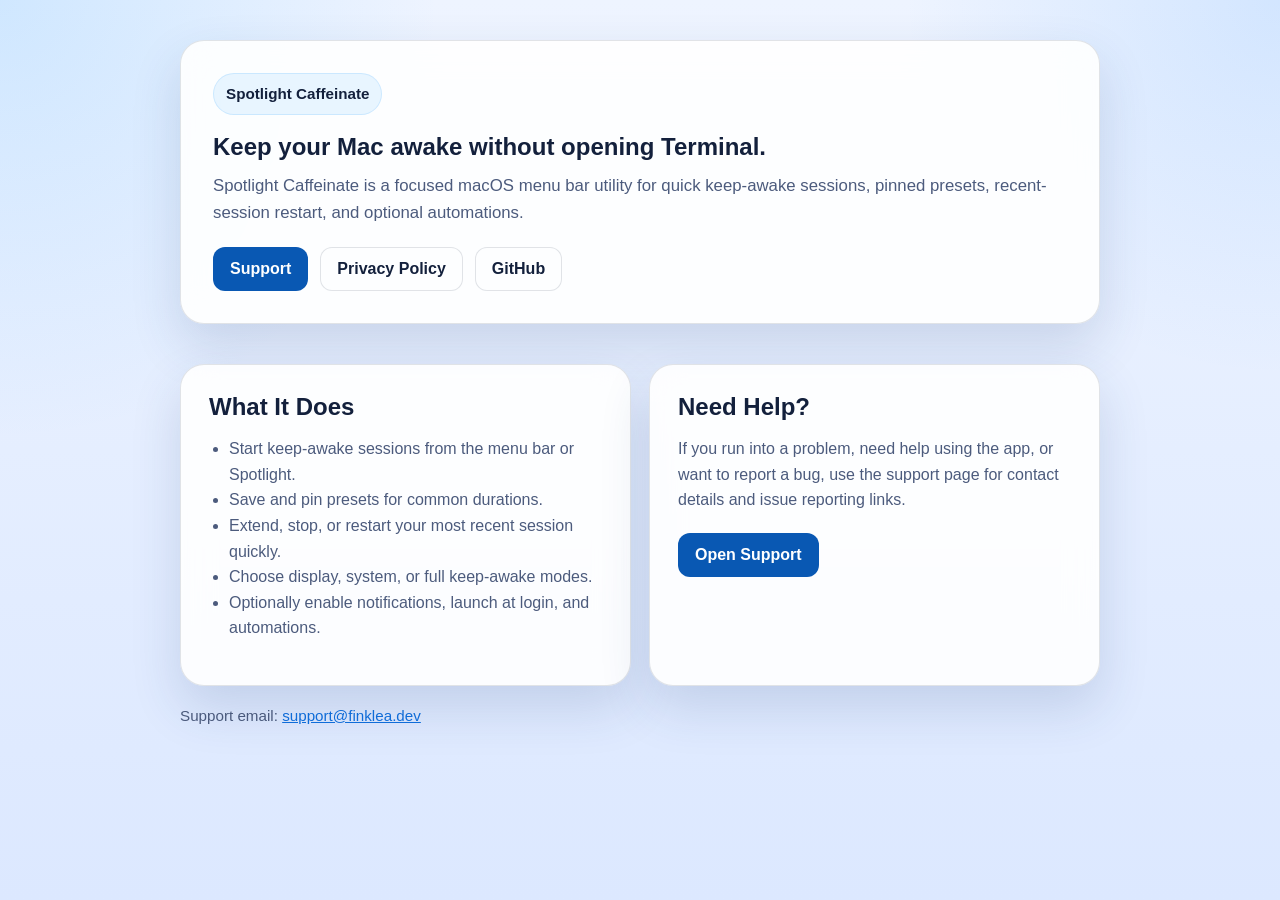
==== docs/index.html @ 57a637e9 "Add GitHub Pages support and privacy site" ====
<!doctype html>
<html lang="en">
  <head>
    <meta charset="utf-8">
    <meta name="viewport" content="width=device-width, initial-scale=1">
    <title>Spotlight Caffeinate</title>
    <meta
      name="description"
      content="Spotlight Caffeinate keeps your Mac awake from the menu bar and Spotlight, with presets, restart-last-session, and optional automations."
    >
    <link rel="stylesheet" href="./site.css">
  </head>
  <body>
    <main class="shell">
      <section class="hero">
        <div class="badge">Spotlight Caffeinate</div>
        <h1>Keep your Mac awake without opening Terminal.</h1>
        <p>
          Spotlight Caffeinate is a focused macOS menu bar utility for quick keep-awake sessions,
          pinned presets, recent-session restart, and optional automations.
        </p>
        <div class="actions">
          <a class="button primary" href="./support/">Support</a>
          <a class="button secondary" href="./privacy/">Privacy Policy</a>
          <a class="button secondary" href="https://github.com/TaylorFinklea/spotlight-caffeinate">GitHub</a>
        </div>
      </section>

      <section class="grid">
        <article class="panel card">
          <h2>What It Does</h2>
          <ul>
            <li>Start keep-awake sessions from the menu bar or Spotlight.</li>
            <li>Save and pin presets for common durations.</li>
            <li>Extend, stop, or restart your most recent session quickly.</li>
            <li>Choose display, system, or full keep-awake modes.</li>
            <li>Optionally enable notifications, launch at login, and automations.</li>
          </ul>
        </article>

        <article class="panel card">
          <h2>Need Help?</h2>
          <p>
            If you run into a problem, need help using the app, or want to report a bug, use the
            support page for contact details and issue reporting links.
          </p>
          <div class="actions">
            <a class="button primary" href="./support/">Open Support</a>
          </div>
        </article>
      </section>

      <p class="footer">Support email: <a href="mailto:support@finklea.dev">support@finklea.dev</a></p>
    </main>
  </body>
</html>
---- docs/site.css ----
:root {
  color-scheme: light dark;
  --bg: #0b1020;
  --bg-accent: #131a2f;
  --panel: rgba(18, 24, 44, 0.82);
  --text: #edf2ff;
  --muted: #b7c1db;
  --line: rgba(255, 255, 255, 0.12);
  --accent: #56b4ff;
  --accent-strong: #2e8fff;
  --shadow: 0 24px 60px rgba(0, 0, 0, 0.28);
}

@media (prefers-color-scheme: light) {
  :root {
    --bg: #eef4ff;
    --bg-accent: #dce8ff;
    --panel: rgba(255, 255, 255, 0.9);
    --text: #13203c;
    --muted: #4c5b7d;
    --line: rgba(19, 32, 60, 0.12);
    --accent: #0f6fde;
    --accent-strong: #0958b3;
    --shadow: 0 22px 50px rgba(35, 69, 122, 0.16);
  }
}

* {
  box-sizing: border-box;
}

html {
  font-family: ui-sans-serif, -apple-system, BlinkMacSystemFont, "Segoe UI", sans-serif;
  line-height: 1.6;
}

body {
  margin: 0;
  min-height: 100vh;
  color: var(--text);
  background:
    radial-gradient(circle at top left, rgba(86, 180, 255, 0.2), transparent 28%),
    radial-gradient(circle at top right, rgba(46, 143, 255, 0.14), transparent 24%),
    linear-gradient(180deg, var(--bg), var(--bg-accent));
}

a {
  color: var(--accent);
}

a:hover {
  color: var(--accent-strong);
}

.shell {
  width: min(920px, calc(100% - 32px));
  margin: 0 auto;
  padding: 40px 0 64px;
}

.hero,
.panel {
  background: var(--panel);
  border: 1px solid var(--line);
  border-radius: 24px;
  box-shadow: var(--shadow);
  backdrop-filter: blur(16px);
}

.hero {
  padding: 32px;
}

.hero h1,
.panel h1,
.panel h2 {
  margin: 0 0 12px;
  line-height: 1.15;
}

.hero p,
.panel p,
.panel li {
  color: var(--muted);
}

.hero p {
  max-width: 56rem;
  margin: 0;
  font-size: 1.05rem;
}

.badge {
  display: inline-flex;
  align-items: center;
  gap: 8px;
  margin-bottom: 18px;
  padding: 8px 12px;
  border-radius: 999px;
  background: rgba(86, 180, 255, 0.12);
  border: 1px solid rgba(86, 180, 255, 0.2);
  color: var(--text);
  font-size: 0.95rem;
  font-weight: 600;
}

.grid {
  display: grid;
  gap: 18px;
  margin-top: 20px;
}

@media (min-width: 760px) {
  .grid {
    grid-template-columns: repeat(2, minmax(0, 1fr));
  }
}

.card {
  padding: 24px;
}

.actions {
  display: flex;
  flex-wrap: wrap;
  gap: 12px;
  margin-top: 20px;
}

.button {
  display: inline-flex;
  align-items: center;
  justify-content: center;
  min-height: 44px;
  padding: 0 16px;
  border-radius: 12px;
  border: 1px solid transparent;
  text-decoration: none;
  font-weight: 600;
}

.button.primary {
  background: var(--accent-strong);
  color: white;
}

.button.secondary {
  border-color: var(--line);
  color: var(--text);
  background: rgba(255, 255, 255, 0.04);
}

.nav {
  display: flex;
  flex-wrap: wrap;
  gap: 14px;
  margin-bottom: 18px;
  font-size: 0.95rem;
}

.panel {
  padding: 28px;
  margin-top: 20px;
}

.panel ul {
  padding-left: 20px;
}

.meta {
  margin-top: 18px;
  padding-top: 18px;
  border-top: 1px solid var(--line);
  font-size: 0.95rem;
}

.footer {
  margin-top: 18px;
  color: var(--muted);
  font-size: 0.95rem;
}

.small {
  font-size: 0.95rem;
}
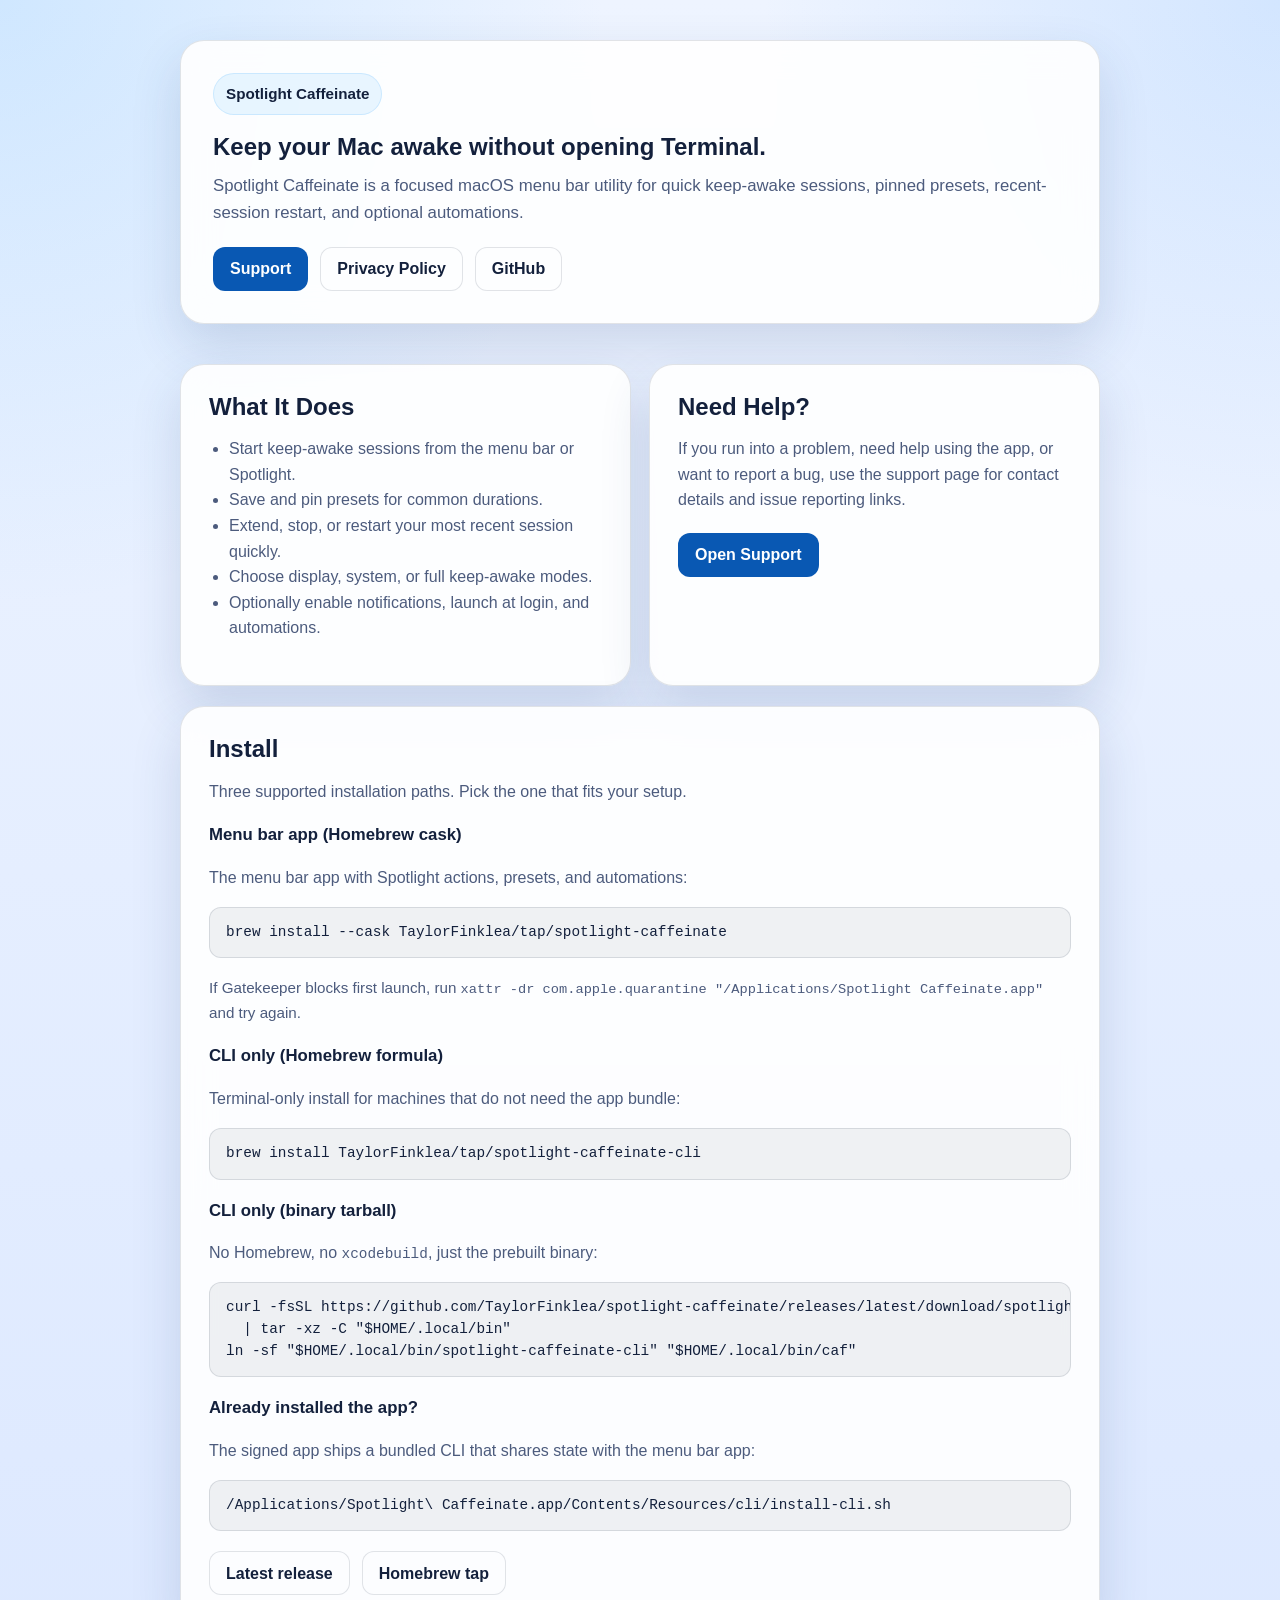
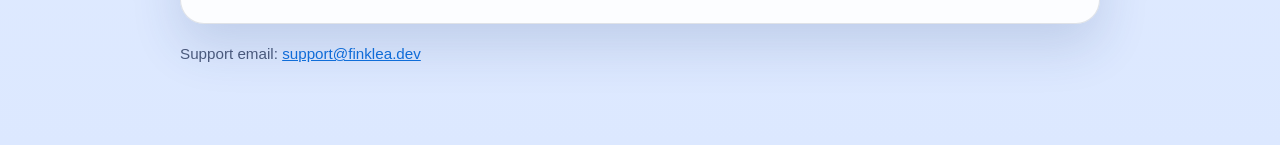
==== commit 0c9c1034: "Prep M2 release tooling: CHANGELOG, preflight, landing page - Add CHANGELOG.md following Keep a Chan" ====
--- a/docs/index.html
+++ b/docs/index.html
@@ -50,6 +50,39 @@
         </article>
       </section>
 
+      <article class="panel card">
+        <h2>Install</h2>
+        <p>Three supported installation paths. Pick the one that fits your setup.</p>
+
+        <h3>Menu bar app (Homebrew cask)</h3>
+        <p>The menu bar app with Spotlight actions, presets, and automations:</p>
+        <pre><code>brew install --cask TaylorFinklea/tap/spotlight-caffeinate</code></pre>
+        <p class="small">
+          If Gatekeeper blocks first launch, run
+          <code>xattr -dr com.apple.quarantine "/Applications/Spotlight Caffeinate.app"</code>
+          and try again.
+        </p>
+
+        <h3>CLI only (Homebrew formula)</h3>
+        <p>Terminal-only install for machines that do not need the app bundle:</p>
+        <pre><code>brew install TaylorFinklea/tap/spotlight-caffeinate-cli</code></pre>
+
+        <h3>CLI only (binary tarball)</h3>
+        <p>No Homebrew, no <code>xcodebuild</code>, just the prebuilt binary:</p>
+        <pre><code>curl -fsSL https://github.com/TaylorFinklea/spotlight-caffeinate/releases/latest/download/spotlight-caffeinate-cli.tar.gz \
+  | tar -xz -C "$HOME/.local/bin"
+ln -sf "$HOME/.local/bin/spotlight-caffeinate-cli" "$HOME/.local/bin/caf"</code></pre>
+
+        <h3>Already installed the app?</h3>
+        <p>The signed app ships a bundled CLI that shares state with the menu bar app:</p>
+        <pre><code>/Applications/Spotlight\ Caffeinate.app/Contents/Resources/cli/install-cli.sh</code></pre>
+
+        <div class="actions">
+          <a class="button secondary" href="https://github.com/TaylorFinklea/spotlight-caffeinate/releases/latest">Latest release</a>
+          <a class="button secondary" href="https://github.com/TaylorFinklea/homebrew-tap">Homebrew tap</a>
+        </div>
+      </article>
+
       <p class="footer">Support email: <a href="mailto:support@finklea.dev">support@finklea.dev</a></p>
     </main>
   </body>
--- a/docs/site.css
+++ b/docs/site.css
@@ -183,3 +183,36 @@
 .small {
   font-size: 0.95rem;
 }
+
+pre {
+  margin: 12px 0 18px;
+  padding: 14px 16px;
+  background: rgba(0, 0, 0, 0.25);
+  border: 1px solid var(--line);
+  border-radius: 12px;
+  overflow-x: auto;
+  color: var(--text);
+  font-family: ui-monospace, SFMono-Regular, Menlo, Consolas, monospace;
+  font-size: 0.9rem;
+  line-height: 1.5;
+}
+
+@media (prefers-color-scheme: light) {
+  pre {
+    background: rgba(19, 32, 60, 0.06);
+  }
+}
+
+code {
+  font-family: ui-monospace, SFMono-Regular, Menlo, Consolas, monospace;
+  font-size: 0.9em;
+}
+
+pre code {
+  font-size: inherit;
+}
+
+.panel h3 {
+  margin: 18px 0 6px;
+  font-size: 1.05rem;
+}
